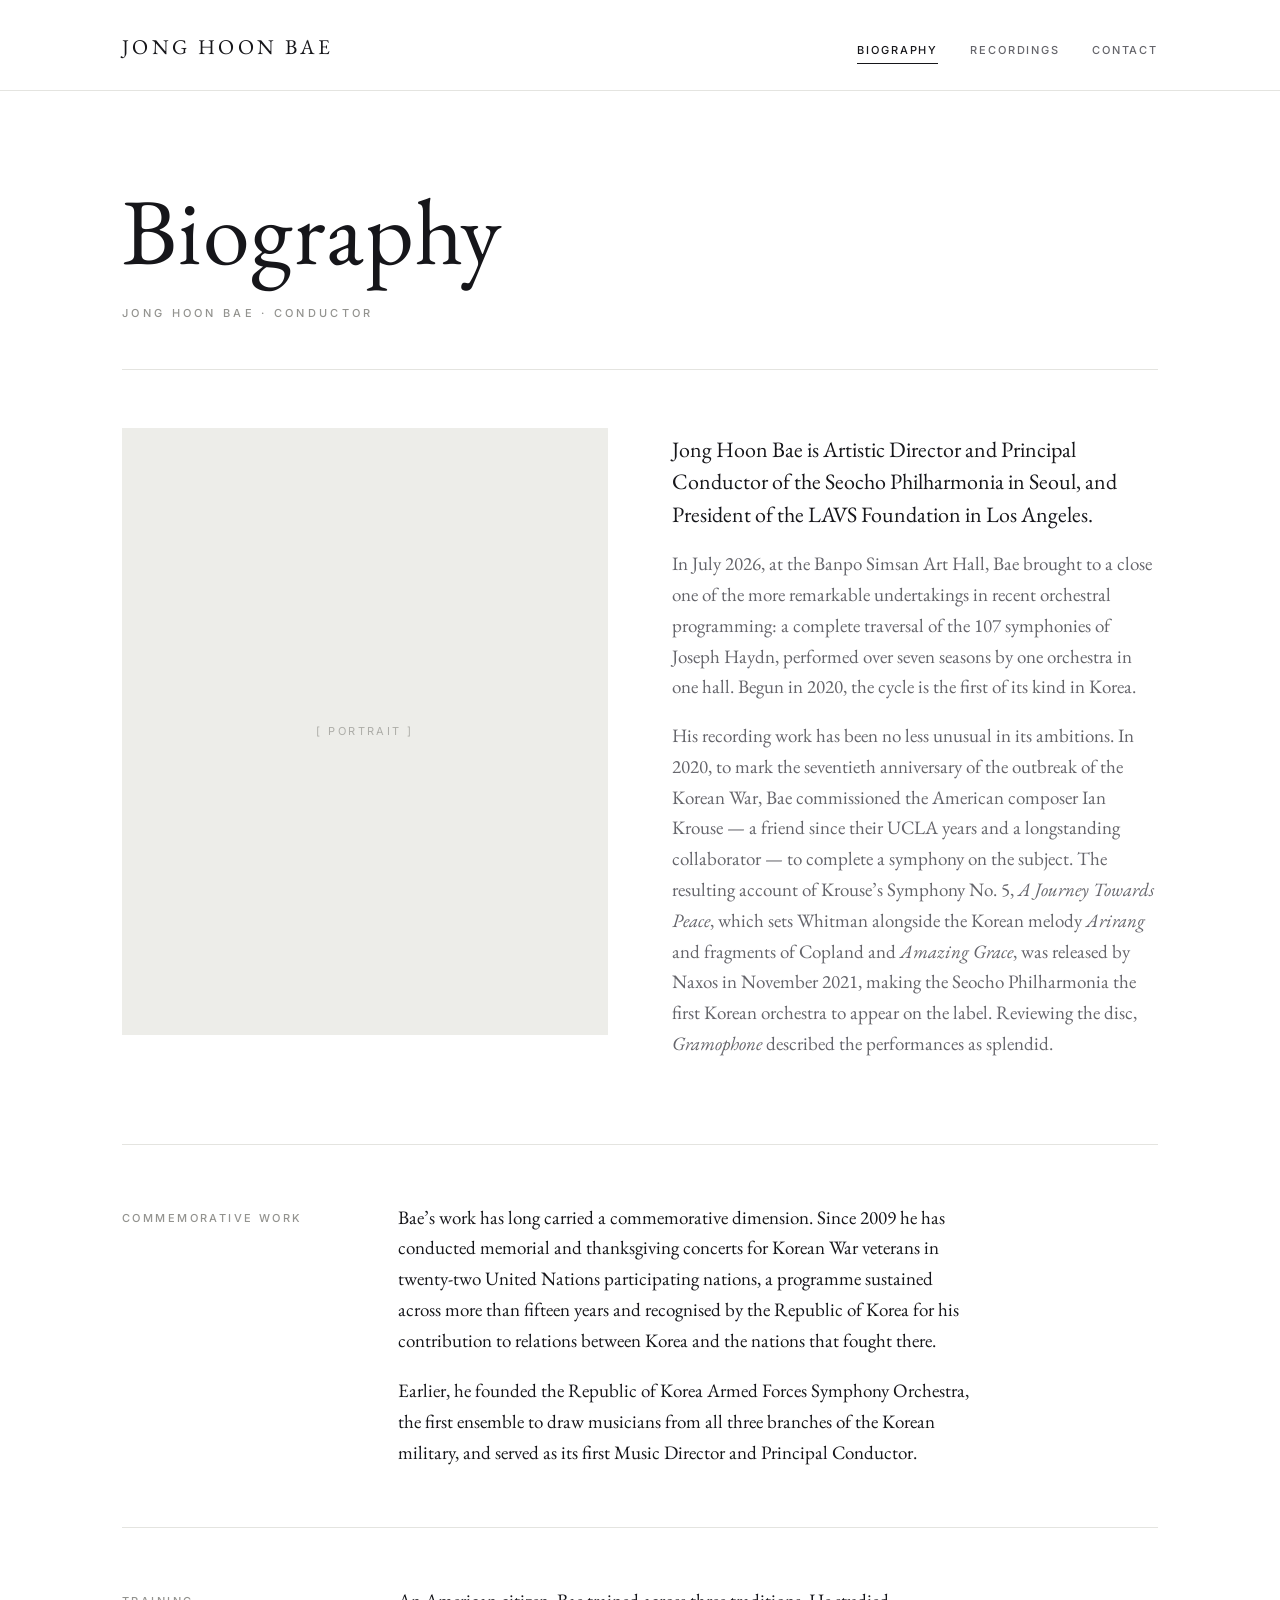
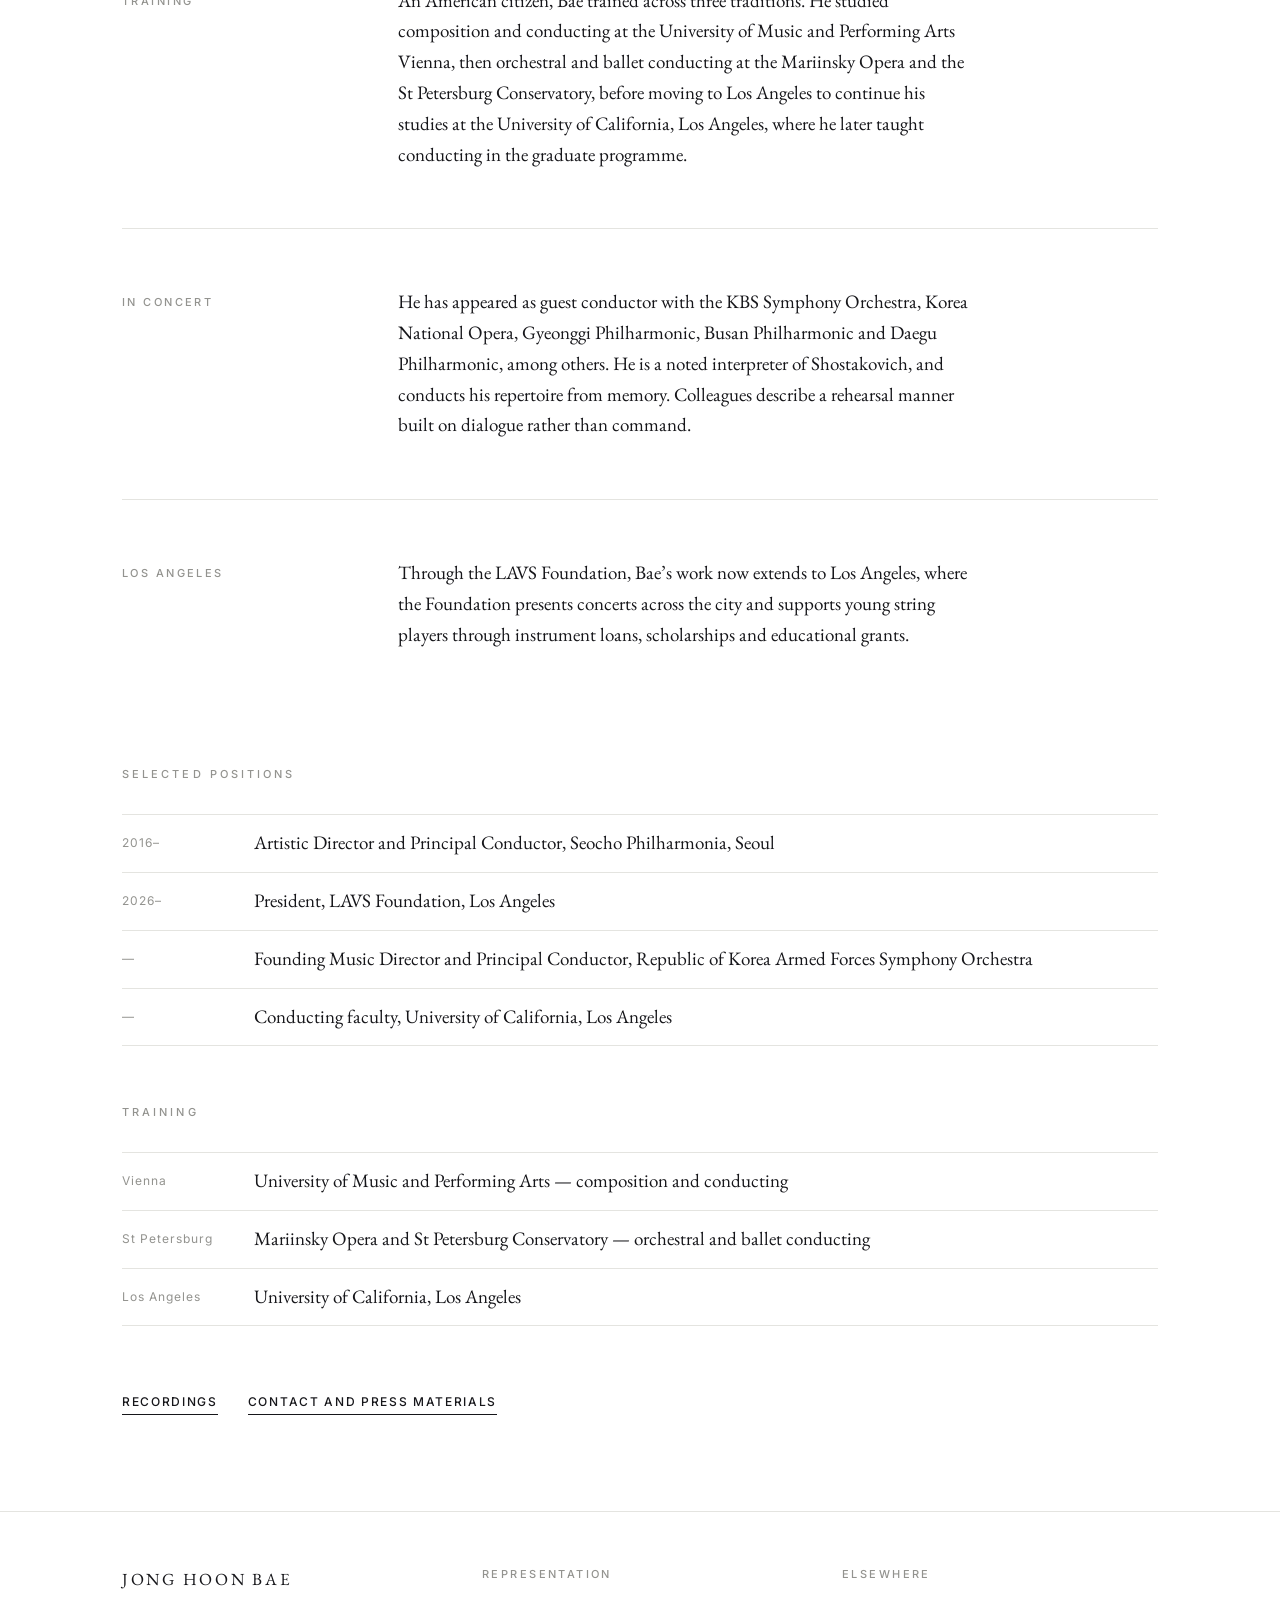
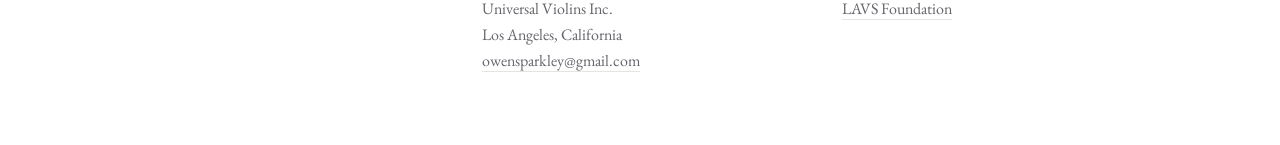
==== biography.html @ 4ab8673f "Initial site — home, biography, recordings, contact Co-Authored-By: Claude Opus 5 <noreply@anthropic" ====
<!doctype html>
<html lang="en">
<head>
<meta charset="utf-8">
<meta name="viewport" content="width=device-width, initial-scale=1">
<title>Biography — Jong Hoon Bae</title>
<meta name="description" content="Biography of the conductor Jong Hoon Bae — Artistic Director and Principal Conductor of the Seocho Philharmonia, Seoul.">
<meta property="og:title" content="Biography — Jong Hoon Bae">
<meta property="og:type" content="profile">
<link rel="preconnect" href="https://fonts.gstatic.com" crossorigin>
<link rel="stylesheet" href="https://fonts.googleapis.com/css2?family=EB+Garamond:wght@400;500&family=Inter:wght@400;500&display=swap">
<link rel="stylesheet" href="styles.css">
</head>
<body>

<a class="skip" href="#main">Skip to content</a>

<header class="masthead">
  <div class="wrap masthead__inner">
    <a class="wordmark" href="index.html">Jong Hoon Bae</a>
    <nav class="nav" id="nav" aria-label="Main">
      <a href="biography.html" aria-current="page">Biography</a>
      <a href="recordings.html">Recordings</a>
      <a href="contact.html">Contact</a>
    </nav>
    <button class="navtoggle" id="navtoggle" aria-expanded="false" aria-controls="nav">Menu</button>
  </div>
  <div class="wrap" id="navmobile"></div>
</header>

<main id="main">
  <div class="wrap">

    <div class="opening">
      <h1 class="opening__name">Biography</h1>
      <p class="opening__role">Jong Hoon Bae &middot; Conductor</p>
      <div class="opening__line"></div>
    </div>

    <div class="lede">
      <div>
        <div class="plate plate--portrait"><span>[ Portrait ]</span></div>
      </div>
      <div class="lede__body" style="padding-top:6px">
        <p style="font-size:22px;line-height:1.48;color:var(--ink)">Jong Hoon Bae is Artistic Director and Principal Conductor of the Seocho Philharmonia in Seoul, and President of the LAVS Foundation in Los Angeles.</p>
        <p>In July 2026, at the Banpo Simsan Art Hall, Bae brought to a close one of the more remarkable undertakings in recent orchestral programming: a complete traversal of the 107 symphonies of Joseph Haydn, performed over seven seasons by one orchestra in one hall. Begun in 2020, the cycle is the first of its kind in Korea.</p>
        <p>His recording work has been no less unusual in its ambitions. In 2020, to mark the seventieth anniversary of the outbreak of the Korean War, Bae commissioned the American composer Ian Krouse &mdash; a friend since their UCLA years and a longstanding collaborator &mdash; to complete a symphony on the subject. The resulting account of Krouse&rsquo;s Symphony No.&nbsp;5, <em>A Journey Towards Peace</em>, which sets Whitman alongside the Korean melody <em>Arirang</em> and fragments of Copland and <em>Amazing Grace</em>, was released by Naxos in November 2021, making the Seocho Philharmonia the first Korean orchestra to appear on the label. Reviewing the disc, <em>Gramophone</em> described the performances as splendid.</p>
      </div>
    </div>

    <section class="split" style="margin-top:84px">
      <p class="split__label">Commemorative work</p>
      <div class="split__body">
        <p class="measure">Bae&rsquo;s work has long carried a commemorative dimension. Since 2009 he has conducted memorial and thanksgiving concerts for Korean War veterans in twenty-two United Nations participating nations, a programme sustained across more than fifteen years and recognised by the Republic of Korea for his contribution to relations between Korea and the nations that fought there.</p>
        <p class="measure">Earlier, he founded the Republic of Korea Armed Forces Symphony Orchestra, the first ensemble to draw musicians from all three branches of the Korean military, and served as its first Music Director and Principal Conductor.</p>
      </div>
    </section>

    <section class="split">
      <p class="split__label">Training</p>
      <div class="split__body">
        <p class="measure">An American citizen, Bae trained across three traditions. He studied composition and conducting at the University of Music and Performing Arts Vienna, then orchestral and ballet conducting at the Mariinsky Opera and the St&nbsp;Petersburg Conservatory, before moving to Los Angeles to continue his studies at the University of California, Los Angeles, where he later taught conducting in the graduate programme.</p>
      </div>
    </section>

    <section class="split">
      <p class="split__label">In concert</p>
      <div class="split__body">
        <p class="measure">He has appeared as guest conductor with the KBS Symphony Orchestra, Korea National Opera, Gyeonggi Philharmonic, Busan Philharmonic and Daegu Philharmonic, among others. He is a noted interpreter of Shostakovich, and conducts his repertoire from memory. Colleagues describe a rehearsal manner built on dialogue rather than command.</p>
      </div>
    </section>

    <section class="split">
      <p class="split__label">Los Angeles</p>
      <div class="split__body">
        <p class="measure">Through the LAVS Foundation, Bae&rsquo;s work now extends to Los Angeles, where the Foundation presents concerts across the city and supports young string players through instrument loans, scholarships and educational grants.</p>
      </div>
    </section>

    <section class="section" style="padding-top:58px">
      <p class="eyebrow">Selected positions</p>
      <ul class="plainlist">
        <li><span class="yr">2016&ndash;</span><span>Artistic Director and Principal Conductor, Seocho Philharmonia, Seoul</span></li>
        <li><span class="yr">2026&ndash;</span><span>President, LAVS Foundation, Los Angeles</span></li>
        <li><span class="yr">&mdash;</span><span>Founding Music Director and Principal Conductor, Republic of Korea Armed Forces Symphony Orchestra</span></li>
        <li><span class="yr">&mdash;</span><span>Conducting faculty, University of California, Los Angeles</span></li>
      </ul>
    </section>

    <section class="section" style="padding-top:58px">
      <p class="eyebrow">Training</p>
      <ul class="plainlist">
        <li><span class="yr">Vienna</span><span>University of Music and Performing Arts &mdash; composition and conducting</span></li>
        <li><span class="yr">St Petersburg</span><span>Mariinsky Opera and St&nbsp;Petersburg Conservatory &mdash; orchestral and ballet conducting</span></li>
        <li><span class="yr">Los Angeles</span><span>University of California, Los Angeles</span></li>
      </ul>
    </section>

    <section class="section" style="padding-top:58px">
      <div class="links">
        <a class="link" href="recordings.html">Recordings</a>
        <a class="link" href="contact.html">Contact and press materials</a>
      </div>
    </section>

  </div>
</main>

<footer class="foot">
  <div class="wrap foot__inner">
    <div>
      <div class="foot__mark">Jong Hoon Bae</div>
    </div>
    <div>
      <h4>Representation</h4>
      <address>
        Universal Violins Inc.<br>
        Los Angeles, California<br>
        <a href="mailto:owensparkley@gmail.com">owensparkley@gmail.com</a>
      </address>
    </div>
    <div>
      <h4>Elsewhere</h4>
      <p><a href="https://lavsfoundation.org">LAVS Foundation</a></p>
    </div>
  </div>
</footer>

<script>
(function () {
  var btn = document.getElementById('navtoggle');
  var nav = document.getElementById('nav');
  var slot = document.getElementById('navmobile');
  if (!btn || !nav || !slot) return;
  btn.addEventListener('click', function () {
    var open = btn.getAttribute('aria-expanded') === 'true';
    btn.setAttribute('aria-expanded', String(!open));
    if (open) { nav.classList.remove('nav--open'); nav.style.display = ''; }
    else { slot.appendChild(nav); nav.classList.add('nav--open'); nav.style.display = 'flex'; }
  });
})();
</script>

</body>
</html>
---- styles.css ----
/* Jong Hoon Bae — conductor
   Monochrome editorial. No accent colour by design. */

:root {
  --ink: #16161A;
  --muted: #65656B;
  --faint: #93938F;
  --rule: #E4E4E0;
  --plate: #EDEDE9;
  --bg: #FFFFFF;

  --serif: "EB Garamond", Georgia, "Times New Roman", serif;
  --sans: "Inter", "Helvetica Neue", Helvetica, Arial, sans-serif;

  --gutter: 24px;
  --max: 1180px;
}

@media (min-width: 760px)  { :root { --gutter: 48px; } }
@media (min-width: 1100px) { :root { --gutter: 72px; } }

*, *::before, *::after { box-sizing: border-box; }

html { -webkit-text-size-adjust: 100%; }

body {
  margin: 0;
  background: var(--bg);
  color: var(--ink);
  font-family: var(--serif);
  font-size: 19px;
  line-height: 1.62;
  font-weight: 400;
  -webkit-font-smoothing: antialiased;
}

img { max-width: 100%; display: block; }

a { color: inherit; }

.skip {
  position: absolute; left: -9999px;
  background: var(--ink); color: #fff;
  padding: 12px 18px; font-family: var(--sans); font-size: 13px;
}
.skip:focus { left: 12px; top: 12px; z-index: 100; }

.wrap {
  max-width: var(--max);
  margin: 0 auto;
  padding-left: var(--gutter);
  padding-right: var(--gutter);
}

/* ---------- masthead ---------- */

.masthead {
  border-bottom: 1px solid var(--rule);
  padding: 30px 0 26px;
}

.masthead__inner {
  display: flex;
  align-items: baseline;
  justify-content: space-between;
  gap: 28px;
}

.wordmark {
  font-family: var(--serif);
  font-size: 21px;
  font-weight: 400;
  letter-spacing: 0.16em;
  text-transform: uppercase;
  text-decoration: none;
  white-space: nowrap;
}

.nav {
  display: flex;
  gap: 32px;
  font-family: var(--sans);
  font-size: 11px;
  font-weight: 500;
  letter-spacing: 0.17em;
  text-transform: uppercase;
}

.nav a {
  text-decoration: none;
  color: var(--muted);
  padding-bottom: 3px;
  border-bottom: 1px solid transparent;
  transition: color .15s ease, border-color .15s ease;
}
.nav a:hover { color: var(--ink); border-bottom-color: var(--ink); }
.nav a[aria-current="page"] { color: var(--ink); border-bottom-color: var(--ink); }

.navtoggle {
  display: none;
  background: none;
  border: 1px solid var(--rule);
  padding: 9px 14px;
  font-family: var(--sans);
  font-size: 11px;
  font-weight: 500;
  letter-spacing: 0.16em;
  text-transform: uppercase;
  color: var(--ink);
  cursor: pointer;
}

#navmobile:empty { display: none; }
#navmobile { padding-top: 18px; }

.nav--open {
  flex-direction: column;
  gap: 16px;
  align-items: flex-start;
  padding-bottom: 8px;
}

@media (max-width: 859px) {
  .nav { display: none; }
  .navtoggle { display: block; }
  .nav--open { display: flex !important; }
}

/* ---------- hero / title block ---------- */

.opening {
  padding: 92px 0 0;
}

.opening__name {
  font-family: var(--serif);
  font-weight: 400;
  font-size: clamp(42px, 8.2vw, 94px);
  line-height: 1.02;
  letter-spacing: 0.015em;
  margin: 0;
}

.opening__role {
  font-family: var(--sans);
  font-size: 11px;
  font-weight: 500;
  letter-spacing: 0.3em;
  text-transform: uppercase;
  color: var(--faint);
  margin: 26px 0 0;
}

.opening__line {
  margin-top: 46px;
  border-top: 1px solid var(--rule);
}

/* ---------- plate (image placeholder / image) ---------- */

.plate {
  background: var(--plate);
  aspect-ratio: 3 / 2;
  display: flex;
  align-items: center;
  justify-content: center;
  overflow: hidden;
}

.plate img { width: 100%; height: 100%; object-fit: cover; }

.plate span {
  font-family: var(--sans);
  font-size: 11px;
  letter-spacing: 0.22em;
  text-transform: uppercase;
  color: #ADADA8;
}

.plate--portrait { aspect-ratio: 4 / 5; }
.plate--wide { aspect-ratio: 16 / 7; }

.caption {
  font-family: var(--sans);
  font-size: 12px;
  line-height: 1.5;
  color: var(--faint);
  margin: 12px 0 0;
}

/* ---------- lede ---------- */

.lede {
  display: grid;
  grid-template-columns: 1fr 1fr;
  gap: 64px;
  padding: 58px 0 0;
  align-items: start;
}

.lede__statement {
  font-size: 25px;
  line-height: 1.46;
  margin: 0;
}

.lede__body p { margin: 0 0 18px; color: var(--muted); }
.lede__body p:last-child { margin-bottom: 0; }

@media (max-width: 899px) {
  .lede { grid-template-columns: 1fr; gap: 34px; }
  .lede__statement { font-size: 22px; }
}

/* ---------- generic section ---------- */

.section { padding: 84px 0 0; }

.section--rule { border-top: 1px solid var(--rule); margin-top: 84px; padding-top: 58px; }

.eyebrow {
  font-family: var(--sans);
  font-size: 11px;
  font-weight: 500;
  letter-spacing: 0.28em;
  text-transform: uppercase;
  color: var(--faint);
  margin: 0 0 30px;
}

h2 {
  font-family: var(--serif);
  font-weight: 400;
  font-size: 34px;
  line-height: 1.2;
  margin: 0 0 26px;
}

h3 {
  font-family: var(--serif);
  font-weight: 500;
  font-size: 21px;
  line-height: 1.3;
  margin: 0 0 8px;
}

p { margin: 0 0 20px; }

/* two-column: label left, body right */

.split {
  display: grid;
  grid-template-columns: 220px 1fr;
  gap: 56px;
  padding: 58px 0;
  border-top: 1px solid var(--rule);
  align-items: start;
}

.split__label {
  font-family: var(--sans);
  font-size: 11px;
  font-weight: 500;
  letter-spacing: 0.22em;
  text-transform: uppercase;
  color: var(--faint);
  margin: 7px 0 0;
}

.split__body > :last-child { margin-bottom: 0; }

.split__body .measure { max-width: 64ch; }

@media (max-width: 899px) {
  .split { grid-template-columns: 1fr; gap: 20px; padding: 42px 0; }
}

/* ---------- plain lists (monograph style) ---------- */

.plainlist { list-style: none; margin: 0; padding: 0; }

.plainlist li {
  display: grid;
  grid-template-columns: 110px 1fr;
  gap: 22px;
  padding: 13px 0;
  border-bottom: 1px solid var(--rule);
}

.plainlist li:first-child { border-top: 1px solid var(--rule); }

.plainlist .yr {
  font-family: var(--sans);
  font-size: 12px;
  letter-spacing: 0.08em;
  color: var(--faint);
  padding-top: 5px;
}

@media (max-width: 599px) {
  .plainlist li { grid-template-columns: 1fr; gap: 3px; }
  .plainlist .yr { padding-top: 0; }
}

/* ---------- pull quote ---------- */

.quote {
  border-top: 1px solid var(--rule);
  border-bottom: 1px solid var(--rule);
  margin: 84px 0 0;
  padding: 54px 0;
  text-align: center;
}

.quote blockquote {
  margin: 0 auto;
  max-width: 30ch;
  font-size: clamp(26px, 3.6vw, 38px);
  line-height: 1.32;
  font-weight: 400;
}

.quote figcaption {
  font-family: var(--sans);
  font-size: 11px;
  letter-spacing: 0.2em;
  text-transform: uppercase;
  color: var(--faint);
  margin-top: 28px;
}

/* ---------- record card ---------- */

.record {
  display: grid;
  grid-template-columns: 300px 1fr;
  gap: 52px;
  align-items: start;
}

.record .plate { aspect-ratio: 1 / 1; }

.record__meta {
  font-family: var(--sans);
  font-size: 12px;
  line-height: 1.9;
  color: var(--muted);
  margin: 26px 0 0;
}

.record__meta b { font-weight: 500; color: var(--ink); }

@media (max-width: 759px) {
  .record { grid-template-columns: 1fr; gap: 28px; }
}

/* ---------- link ---------- */

.link {
  font-family: var(--sans);
  font-size: 12px;
  font-weight: 500;
  letter-spacing: 0.14em;
  text-transform: uppercase;
  text-decoration: none;
  border-bottom: 1px solid var(--ink);
  padding-bottom: 2px;
  display: inline-block;
  transition: opacity .15s ease;
}
.link:hover { opacity: .55; }

.links { display: flex; flex-wrap: wrap; gap: 30px; margin-top: 8px; }

/* ---------- footer ---------- */

.foot {
  border-top: 1px solid var(--rule);
  margin-top: 96px;
  padding: 54px 0 70px;
}

.foot__inner {
  display: grid;
  grid-template-columns: 1fr 1fr 1fr;
  gap: 44px;
  align-items: start;
}

.foot__mark {
  font-size: 17px;
  letter-spacing: 0.16em;
  text-transform: uppercase;
}

.foot h4 {
  font-family: var(--sans);
  font-size: 11px;
  font-weight: 500;
  letter-spacing: 0.22em;
  text-transform: uppercase;
  color: var(--faint);
  margin: 0 0 12px;
}

.foot p, .foot address {
  font-size: 16px;
  line-height: 1.65;
  color: var(--muted);
  margin: 0;
  font-style: normal;
}

.foot a { color: var(--muted); text-decoration: none; border-bottom: 1px solid var(--rule); }
.foot a:hover { color: var(--ink); border-bottom-color: var(--ink); }

@media (max-width: 859px) {
  .foot__inner { grid-template-columns: 1fr; gap: 32px; }
}
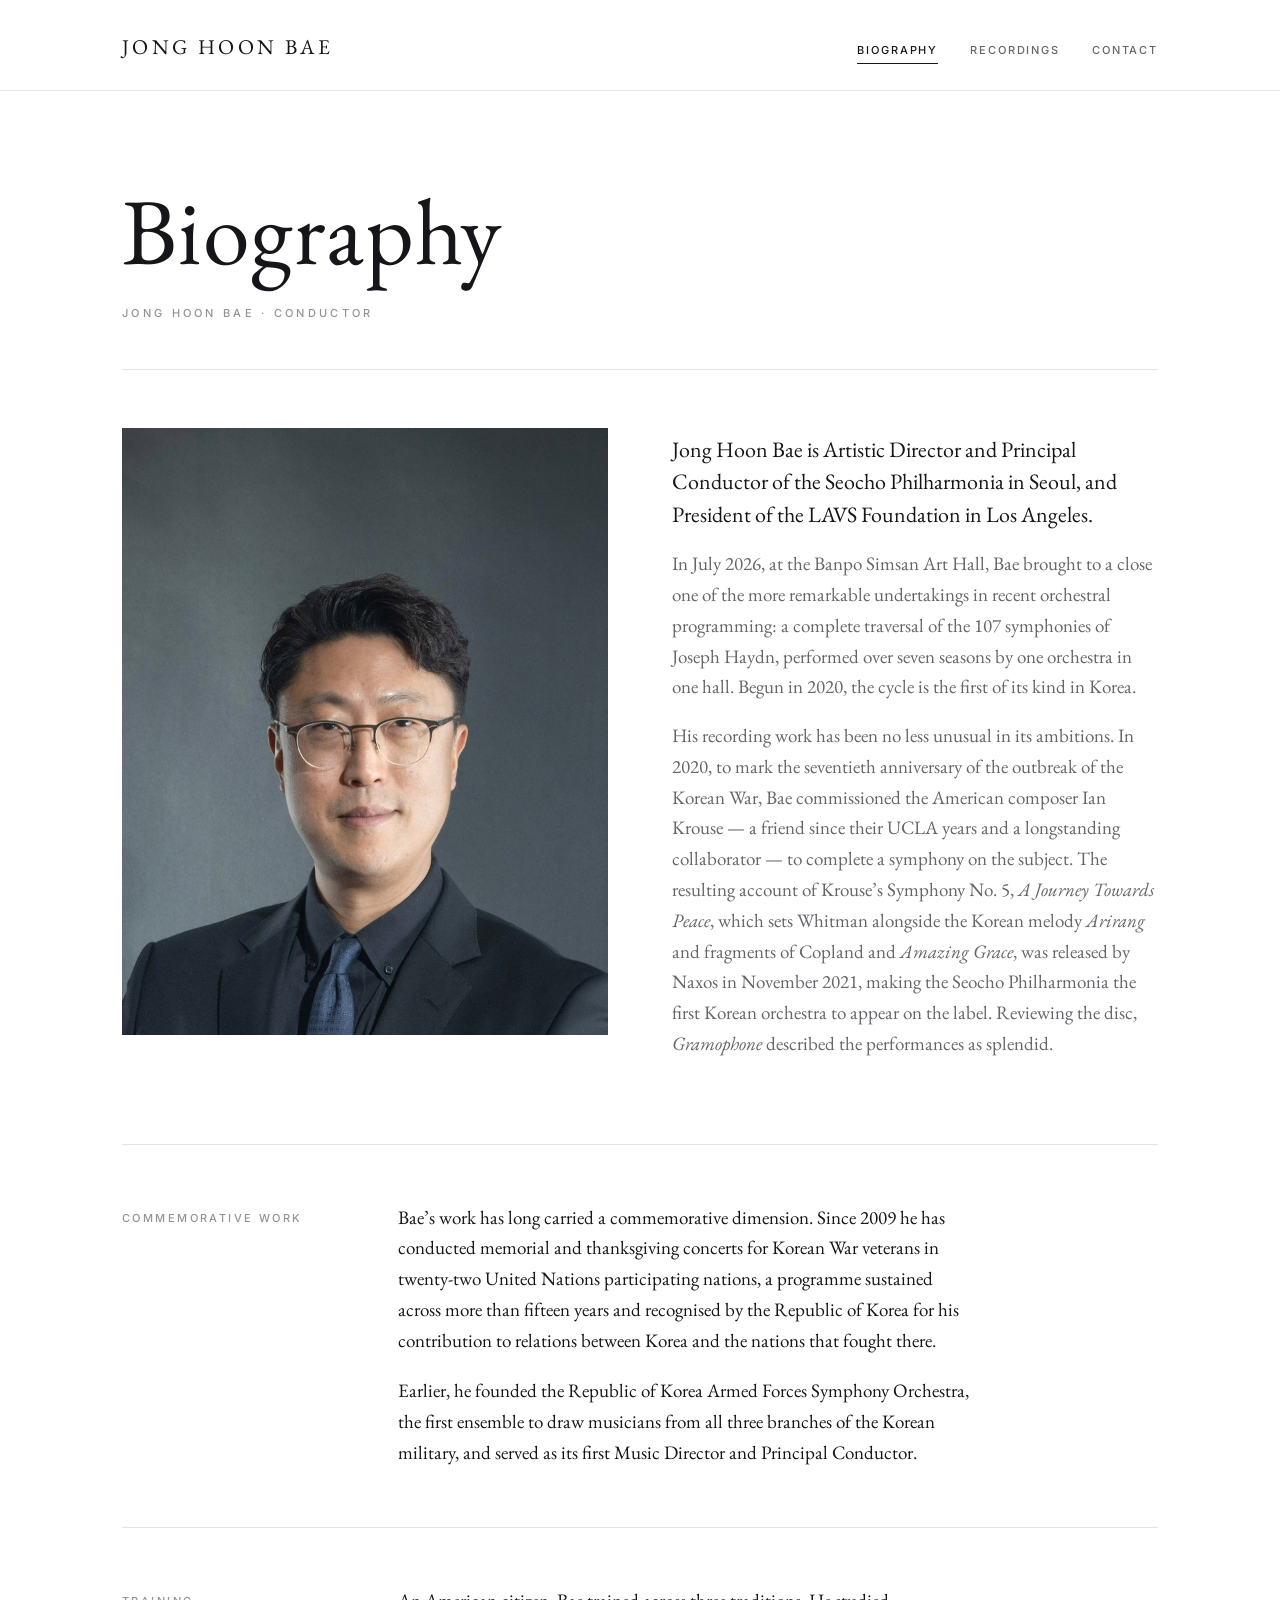
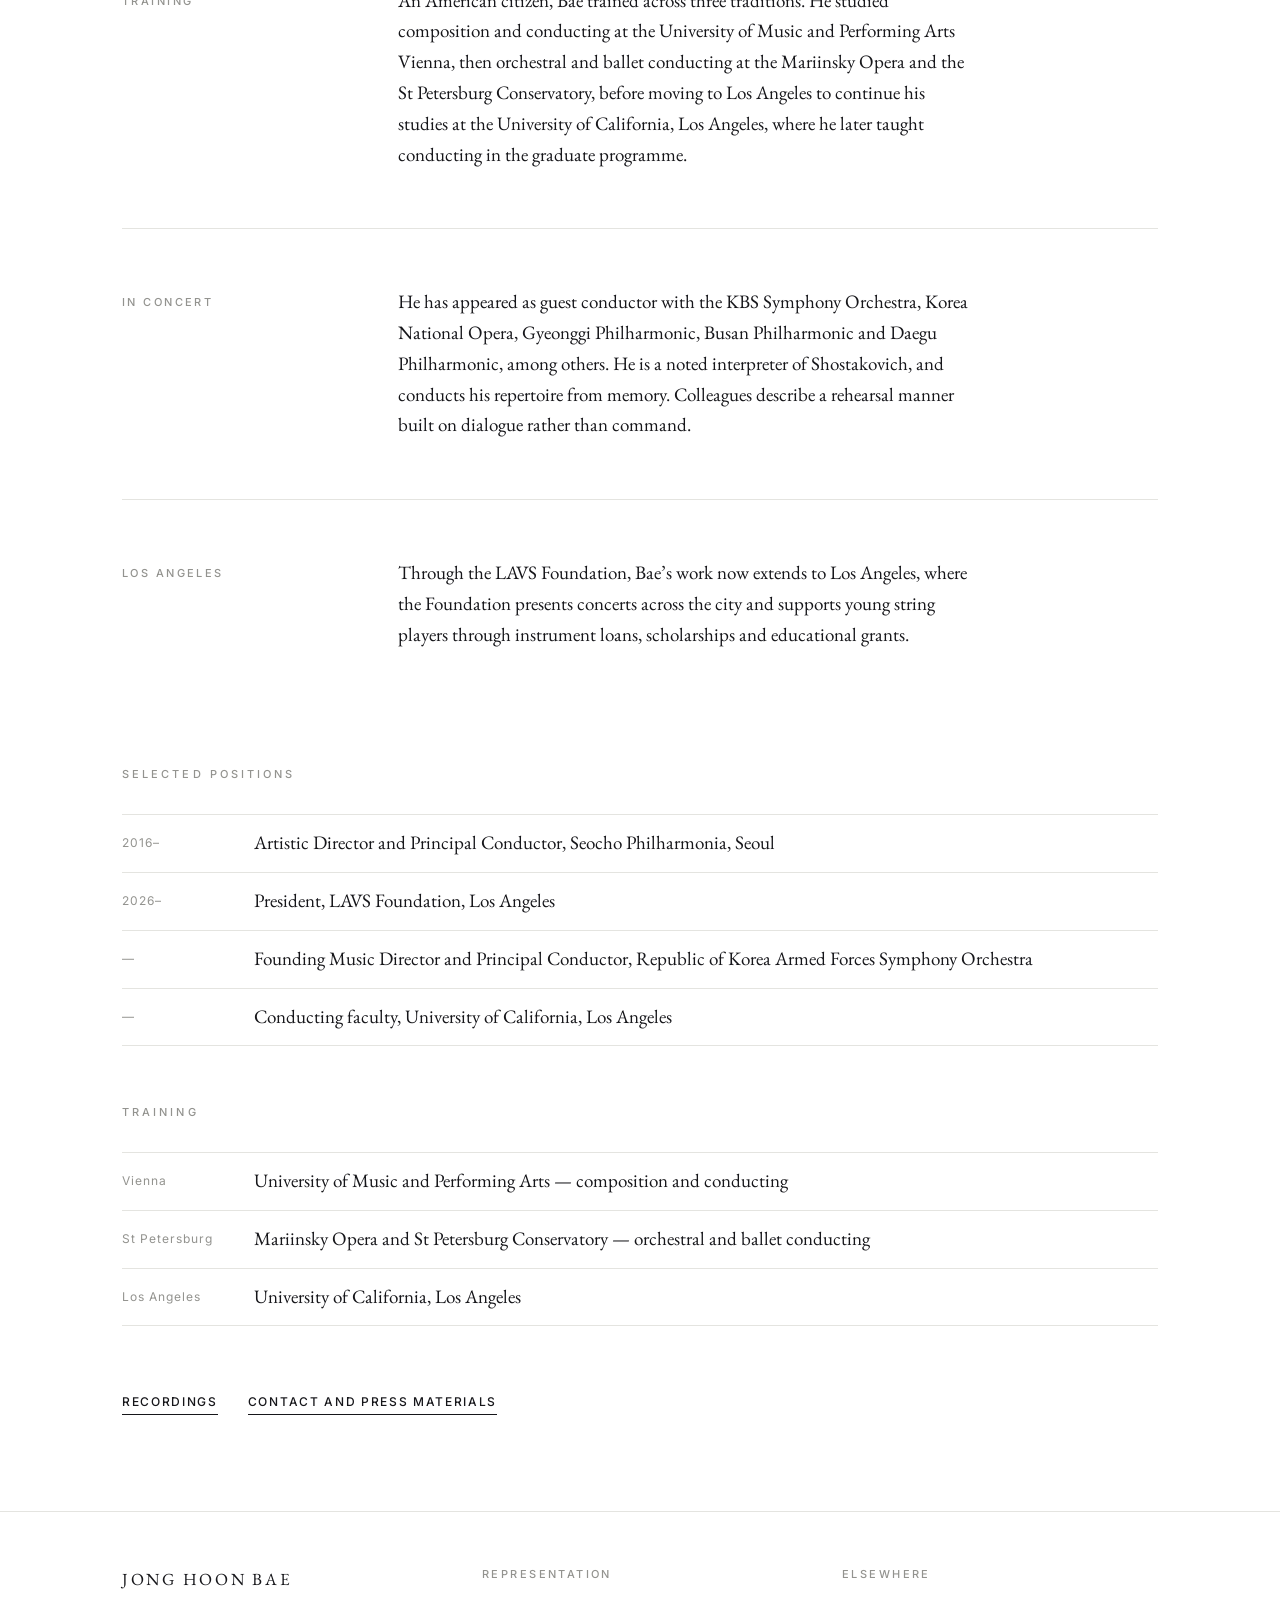
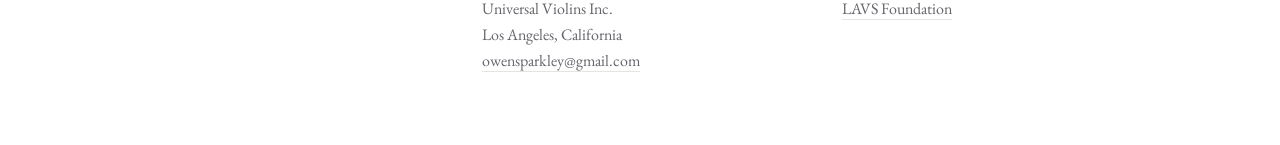
==== commit 1f7f6a10: "Add portrait to biography page Co-Authored-By: Claude Opus 5 <noreply@anthropic.com> Claude-Session:" ====
--- a/biography.html
+++ b/biography.html
@@ -39,7 +39,11 @@
 
     <div class="lede">
       <div>
-        <div class="plate plate--portrait"><span>[ Portrait ]</span></div>
+        <div class="plate plate--portrait"><img src="images/portrait-480.jpg"
+             srcset="images/portrait-480.jpg 480w, images/portrait-960.jpg 960w"
+             sizes="(min-width: 900px) 500px, 92vw"
+             width="480" height="600"
+             alt="Jong Hoon Bae"></div>
       </div>
       <div class="lede__body" style="padding-top:6px">
         <p style="font-size:22px;line-height:1.48;color:var(--ink)">Jong Hoon Bae is Artistic Director and Principal Conductor of the Seocho Philharmonia in Seoul, and President of the LAVS Foundation in Los Angeles.</p>
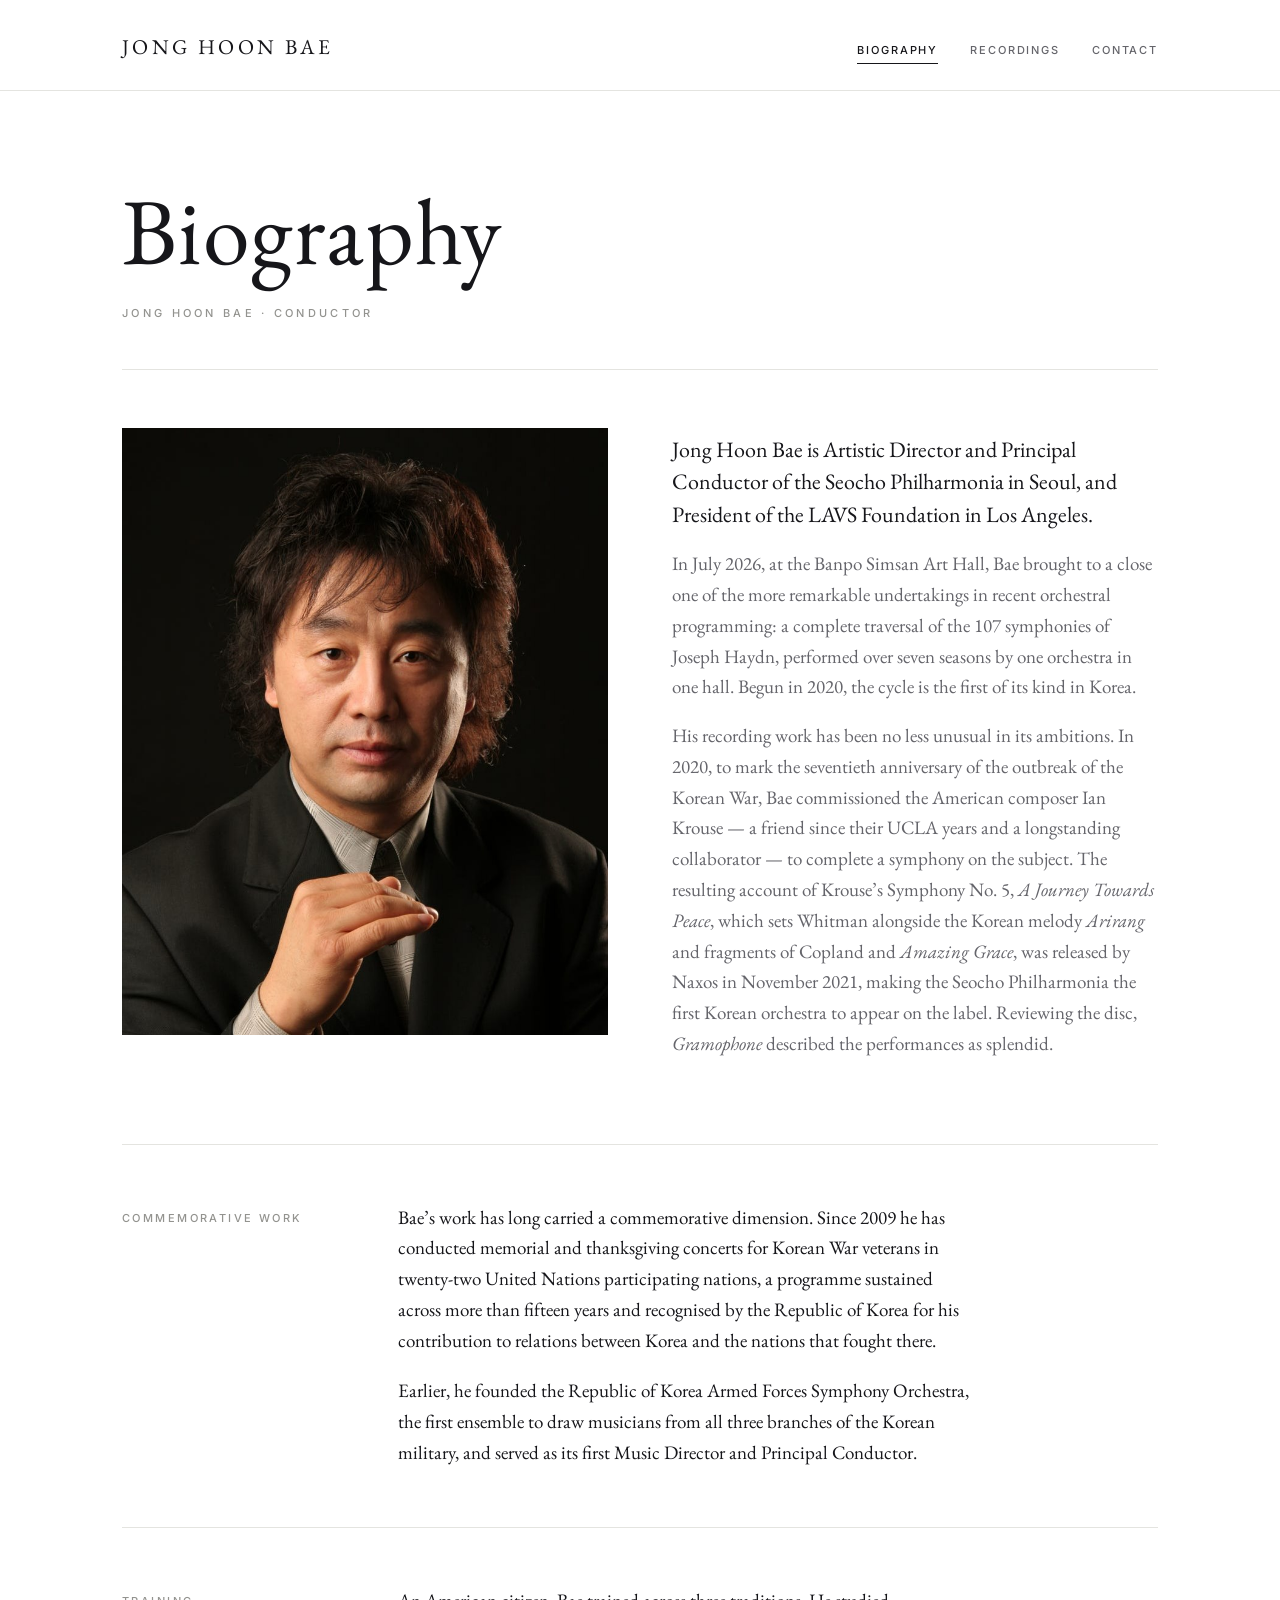
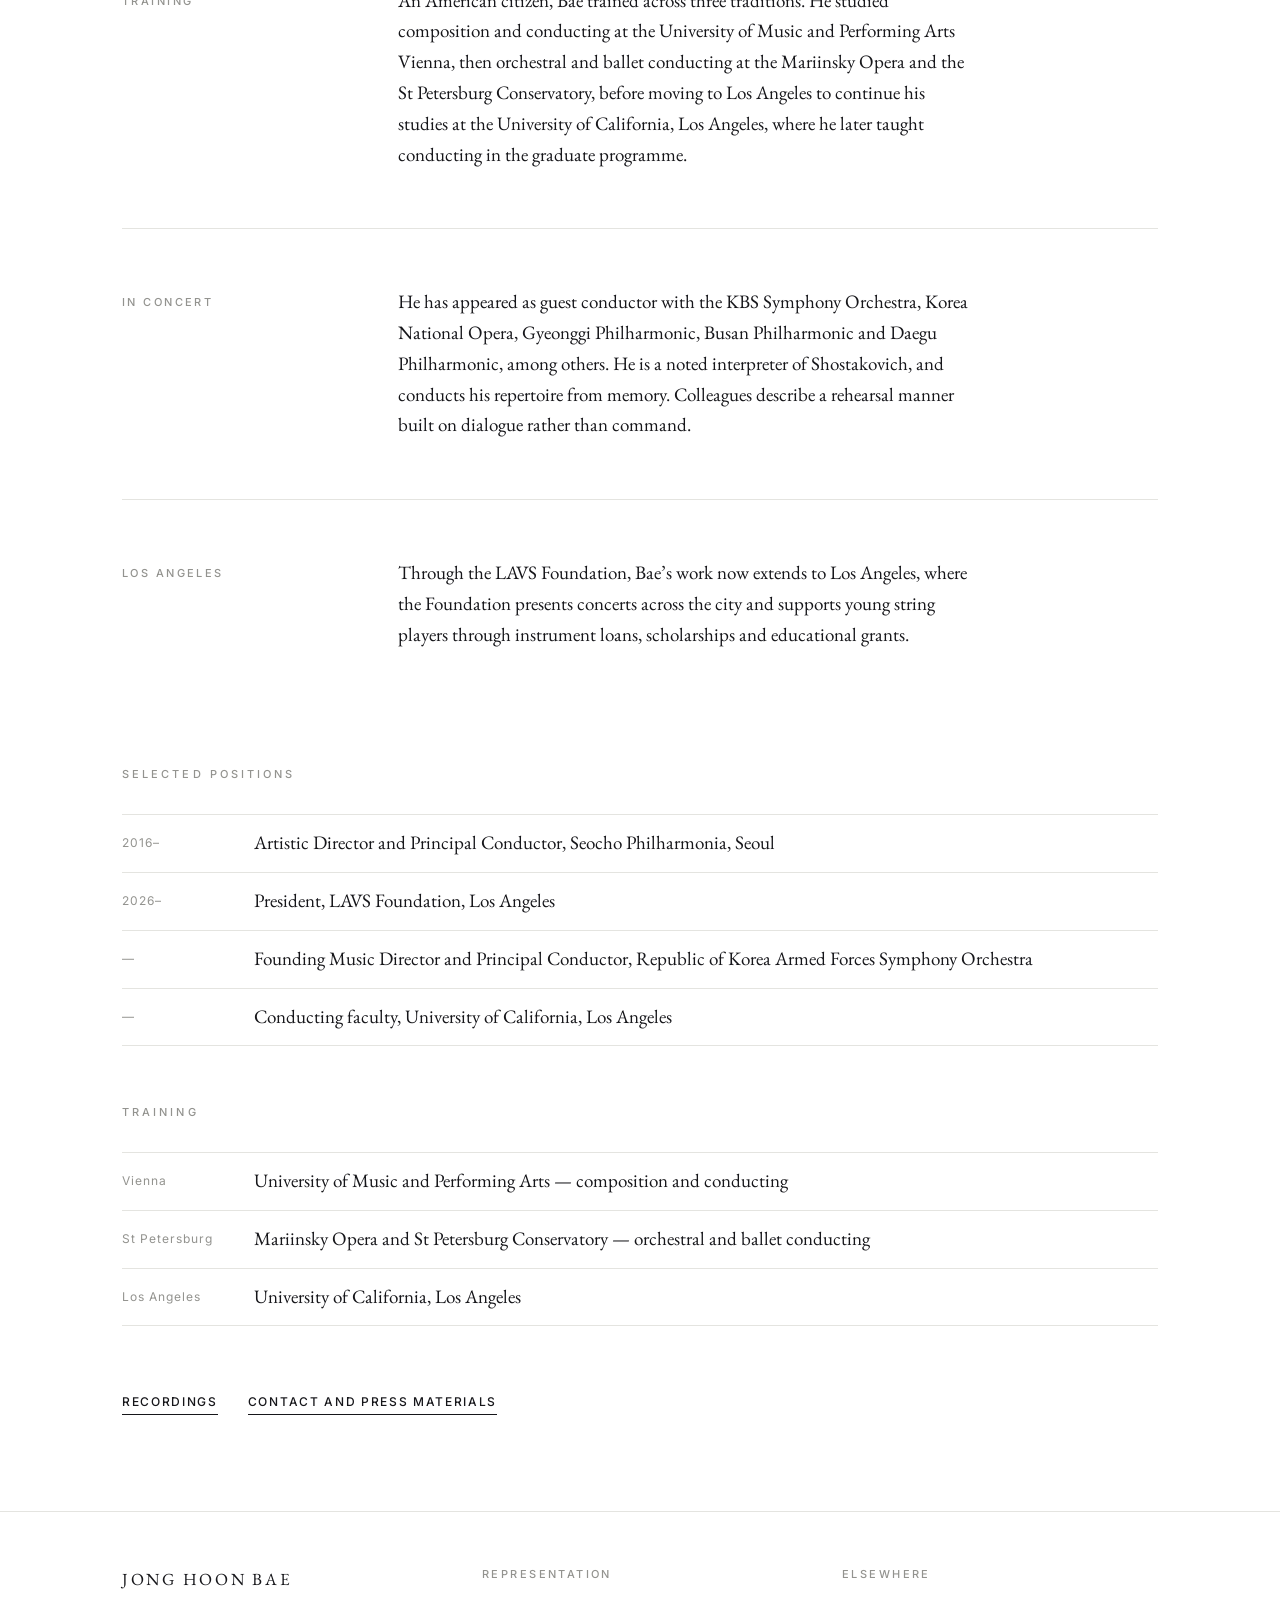
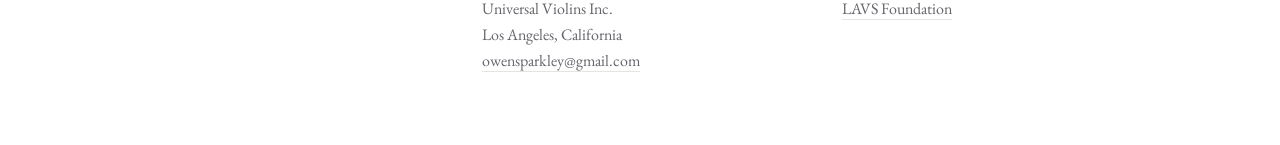
==== commit 5c7aab68: "Replace biography portrait with the correct photograph Co-Authored-By: Claude Opus 5 <noreply@anthro" ====
--- a/biography.html
+++ b/biography.html
@@ -40,7 +40,7 @@
     <div class="lede">
       <div>
         <div class="plate plate--portrait"><img src="images/portrait-480.jpg"
-             srcset="images/portrait-480.jpg 480w, images/portrait-960.jpg 960w"
+             srcset="images/portrait-480.jpg 480w, images/portrait-800.jpg 800w"
              sizes="(min-width: 900px) 500px, 92vw"
              width="480" height="600"
              alt="Jong Hoon Bae"></div>
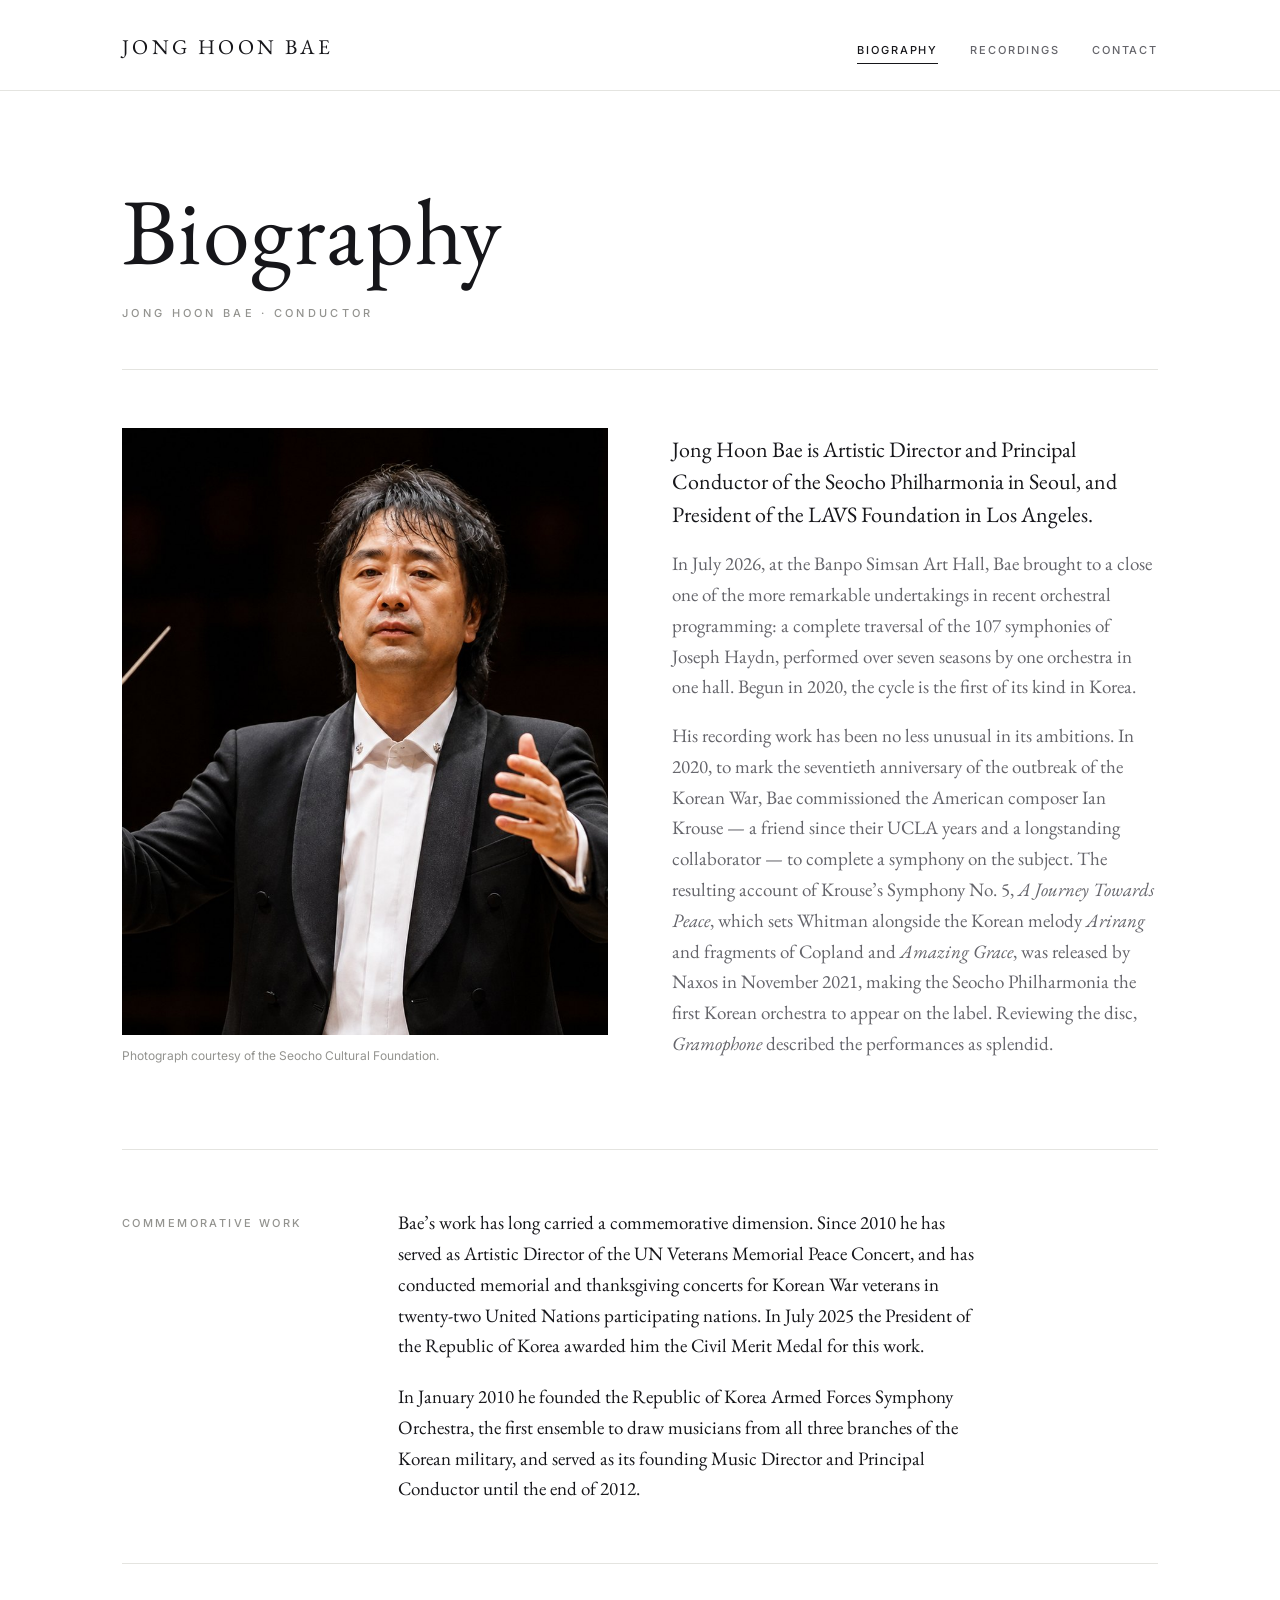
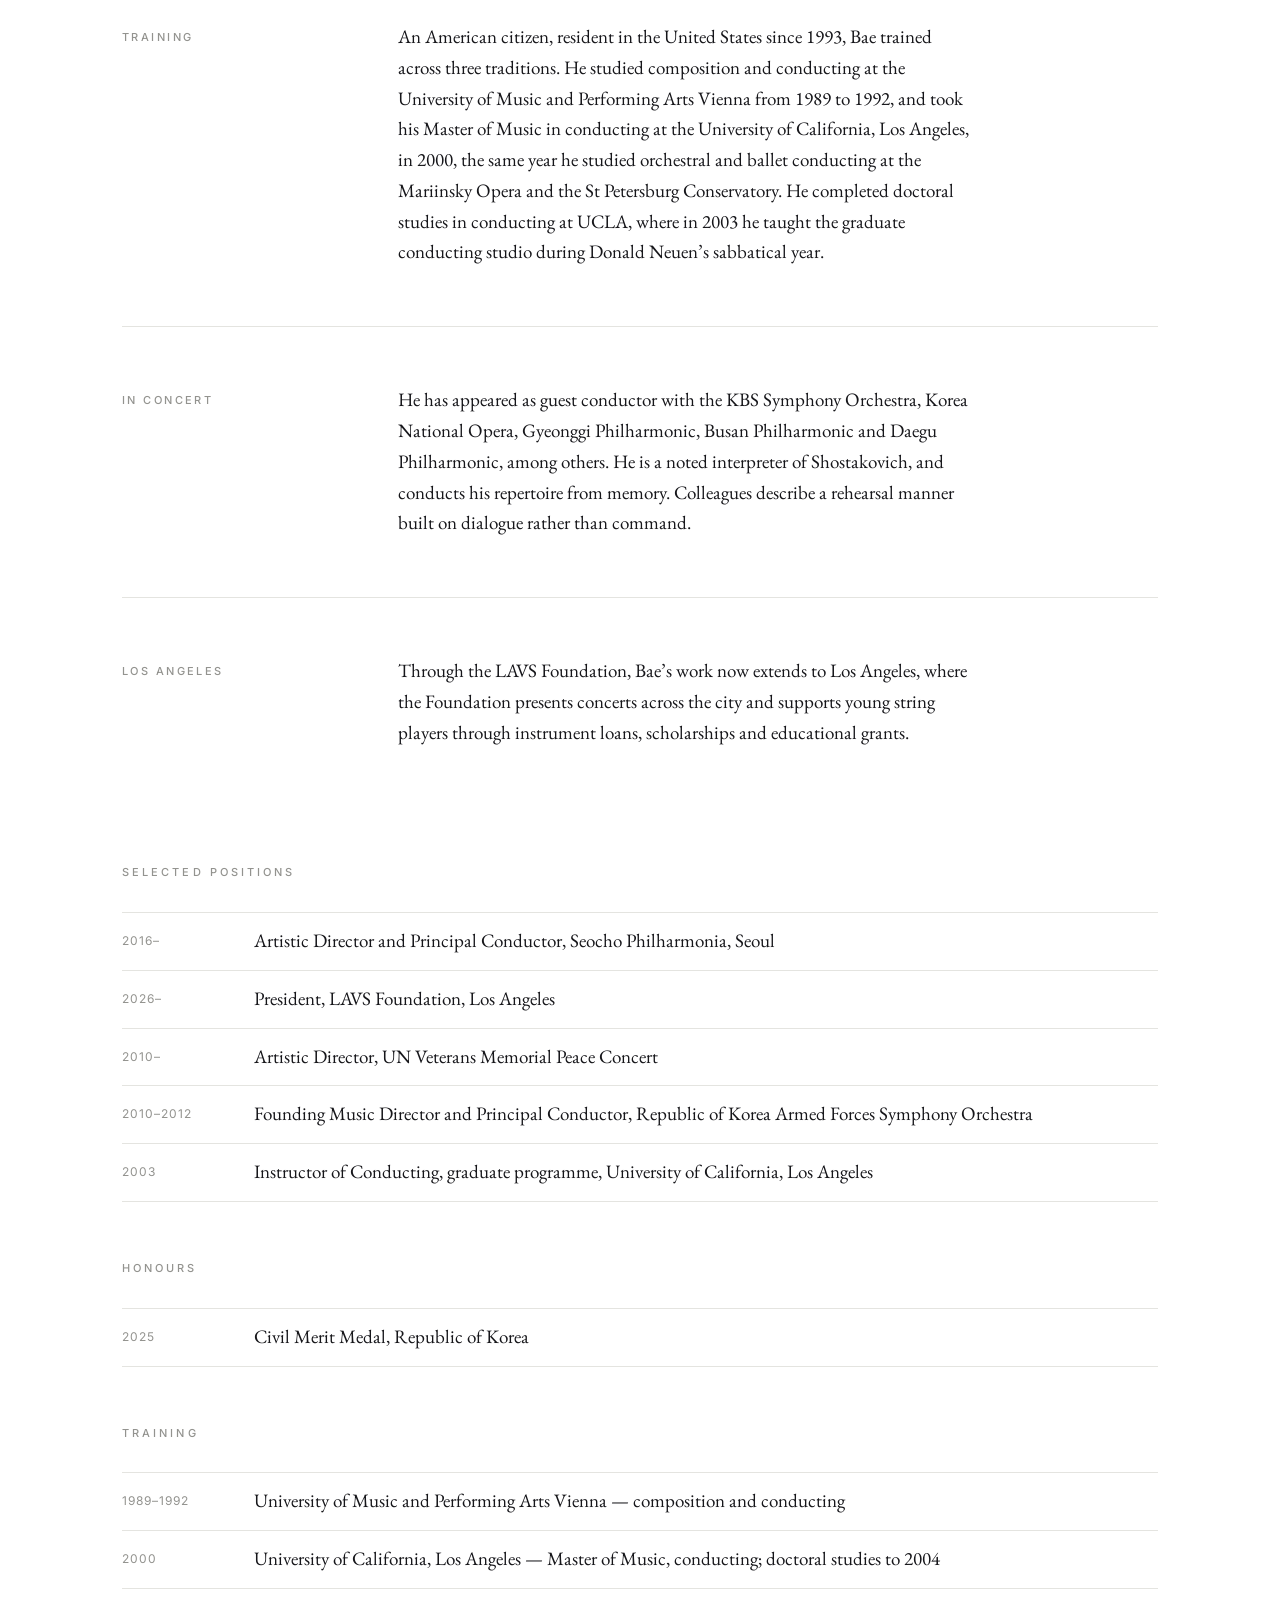
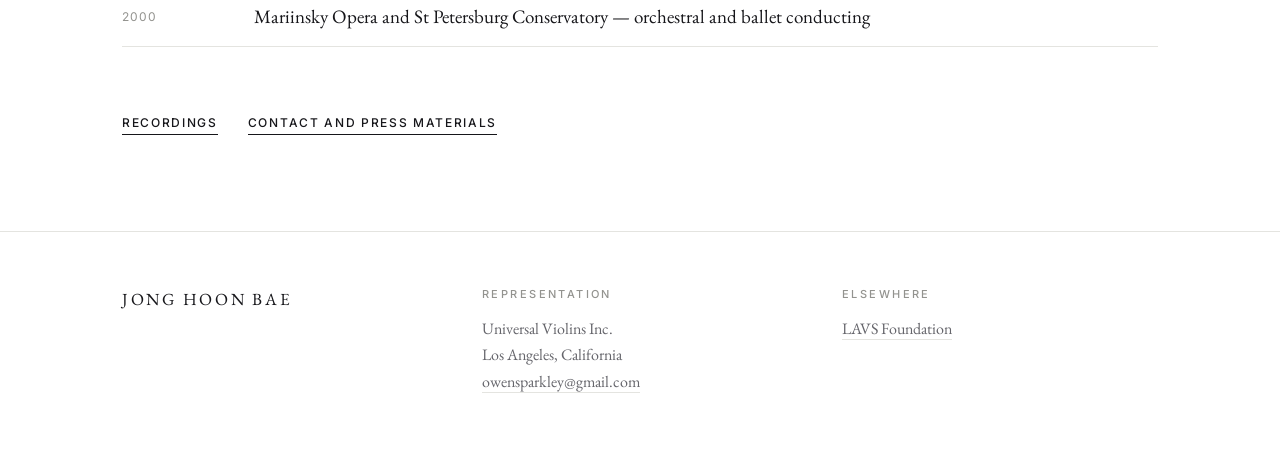
==== commit f08457df: "Update biography, recordings and photographs from verified October 2026 material - Verified dates: V" ====
--- a/biography.html
+++ b/biography.html
@@ -39,11 +39,12 @@
 
     <div class="lede">
       <div>
-        <div class="plate plate--portrait"><img src="images/portrait-480.jpg"
-             srcset="images/portrait-480.jpg 480w, images/portrait-800.jpg 800w"
+        <div class="plate plate--portrait"><img src="images/portrait-concert-bae-480.jpg"
+             srcset="images/portrait-concert-bae-480.jpg 480w, images/portrait-concert-bae-800.jpg 800w"
              sizes="(min-width: 900px) 500px, 92vw"
              width="480" height="600"
              alt="Jong Hoon Bae"></div>
+        <p class="caption">Photograph courtesy of the Seocho Cultural Foundation.</p>
       </div>
       <div class="lede__body" style="padding-top:6px">
         <p style="font-size:22px;line-height:1.48;color:var(--ink)">Jong Hoon Bae is Artistic Director and Principal Conductor of the Seocho Philharmonia in Seoul, and President of the LAVS Foundation in Los Angeles.</p>
@@ -55,15 +56,15 @@
     <section class="split" style="margin-top:84px">
       <p class="split__label">Commemorative work</p>
       <div class="split__body">
-        <p class="measure">Bae&rsquo;s work has long carried a commemorative dimension. Since 2009 he has conducted memorial and thanksgiving concerts for Korean War veterans in twenty-two United Nations participating nations, a programme sustained across more than fifteen years and recognised by the Republic of Korea for his contribution to relations between Korea and the nations that fought there.</p>
-        <p class="measure">Earlier, he founded the Republic of Korea Armed Forces Symphony Orchestra, the first ensemble to draw musicians from all three branches of the Korean military, and served as its first Music Director and Principal Conductor.</p>
+        <p class="measure">Bae&rsquo;s work has long carried a commemorative dimension. Since 2010 he has served as Artistic Director of the UN Veterans Memorial Peace Concert, and has conducted memorial and thanksgiving concerts for Korean War veterans in twenty-two United Nations participating nations. In July 2025 the President of the Republic of Korea awarded him the Civil Merit Medal for this work.</p>
+        <p class="measure">In January 2010 he founded the Republic of Korea Armed Forces Symphony Orchestra, the first ensemble to draw musicians from all three branches of the Korean military, and served as its founding Music Director and Principal Conductor until the end of 2012.</p>
       </div>
     </section>
 
     <section class="split">
       <p class="split__label">Training</p>
       <div class="split__body">
-        <p class="measure">An American citizen, Bae trained across three traditions. He studied composition and conducting at the University of Music and Performing Arts Vienna, then orchestral and ballet conducting at the Mariinsky Opera and the St&nbsp;Petersburg Conservatory, before moving to Los Angeles to continue his studies at the University of California, Los Angeles, where he later taught conducting in the graduate programme.</p>
+        <p class="measure">An American citizen, resident in the United States since 1993, Bae trained across three traditions. He studied composition and conducting at the University of Music and Performing Arts Vienna from 1989 to 1992, and took his Master of Music in conducting at the University of California, Los Angeles, in 2000, the same year he studied orchestral and ballet conducting at the Mariinsky Opera and the St&nbsp;Petersburg Conservatory. He completed doctoral studies in conducting at UCLA, where in 2003 he taught the graduate conducting studio during Donald Neuen&rsquo;s sabbatical year.</p>
       </div>
     </section>
 
@@ -86,17 +87,25 @@
       <ul class="plainlist">
         <li><span class="yr">2016&ndash;</span><span>Artistic Director and Principal Conductor, Seocho Philharmonia, Seoul</span></li>
         <li><span class="yr">2026&ndash;</span><span>President, LAVS Foundation, Los Angeles</span></li>
-        <li><span class="yr">&mdash;</span><span>Founding Music Director and Principal Conductor, Republic of Korea Armed Forces Symphony Orchestra</span></li>
-        <li><span class="yr">&mdash;</span><span>Conducting faculty, University of California, Los Angeles</span></li>
+        <li><span class="yr">2010&ndash;</span><span>Artistic Director, UN Veterans Memorial Peace Concert</span></li>
+        <li><span class="yr">2010&ndash;2012</span><span>Founding Music Director and Principal Conductor, Republic of Korea Armed Forces Symphony Orchestra</span></li>
+        <li><span class="yr">2003</span><span>Instructor of Conducting, graduate programme, University of California, Los Angeles</span></li>
+      </ul>
+    </section>
+
+    <section class="section" style="padding-top:58px">
+      <p class="eyebrow">Honours</p>
+      <ul class="plainlist">
+        <li><span class="yr">2025</span><span>Civil Merit Medal, Republic of Korea</span></li>
       </ul>
     </section>
 
     <section class="section" style="padding-top:58px">
       <p class="eyebrow">Training</p>
       <ul class="plainlist">
-        <li><span class="yr">Vienna</span><span>University of Music and Performing Arts &mdash; composition and conducting</span></li>
-        <li><span class="yr">St Petersburg</span><span>Mariinsky Opera and St&nbsp;Petersburg Conservatory &mdash; orchestral and ballet conducting</span></li>
-        <li><span class="yr">Los Angeles</span><span>University of California, Los Angeles</span></li>
+        <li><span class="yr">1989&ndash;1992</span><span>University of Music and Performing Arts Vienna &mdash; composition and conducting</span></li>
+        <li><span class="yr">2000</span><span>University of California, Los Angeles &mdash; Master of Music, conducting; doctoral studies to 2004</span></li>
+        <li><span class="yr">2000</span><span>Mariinsky Opera and St&nbsp;Petersburg Conservatory &mdash; orchestral and ballet conducting</span></li>
       </ul>
     </section>
 
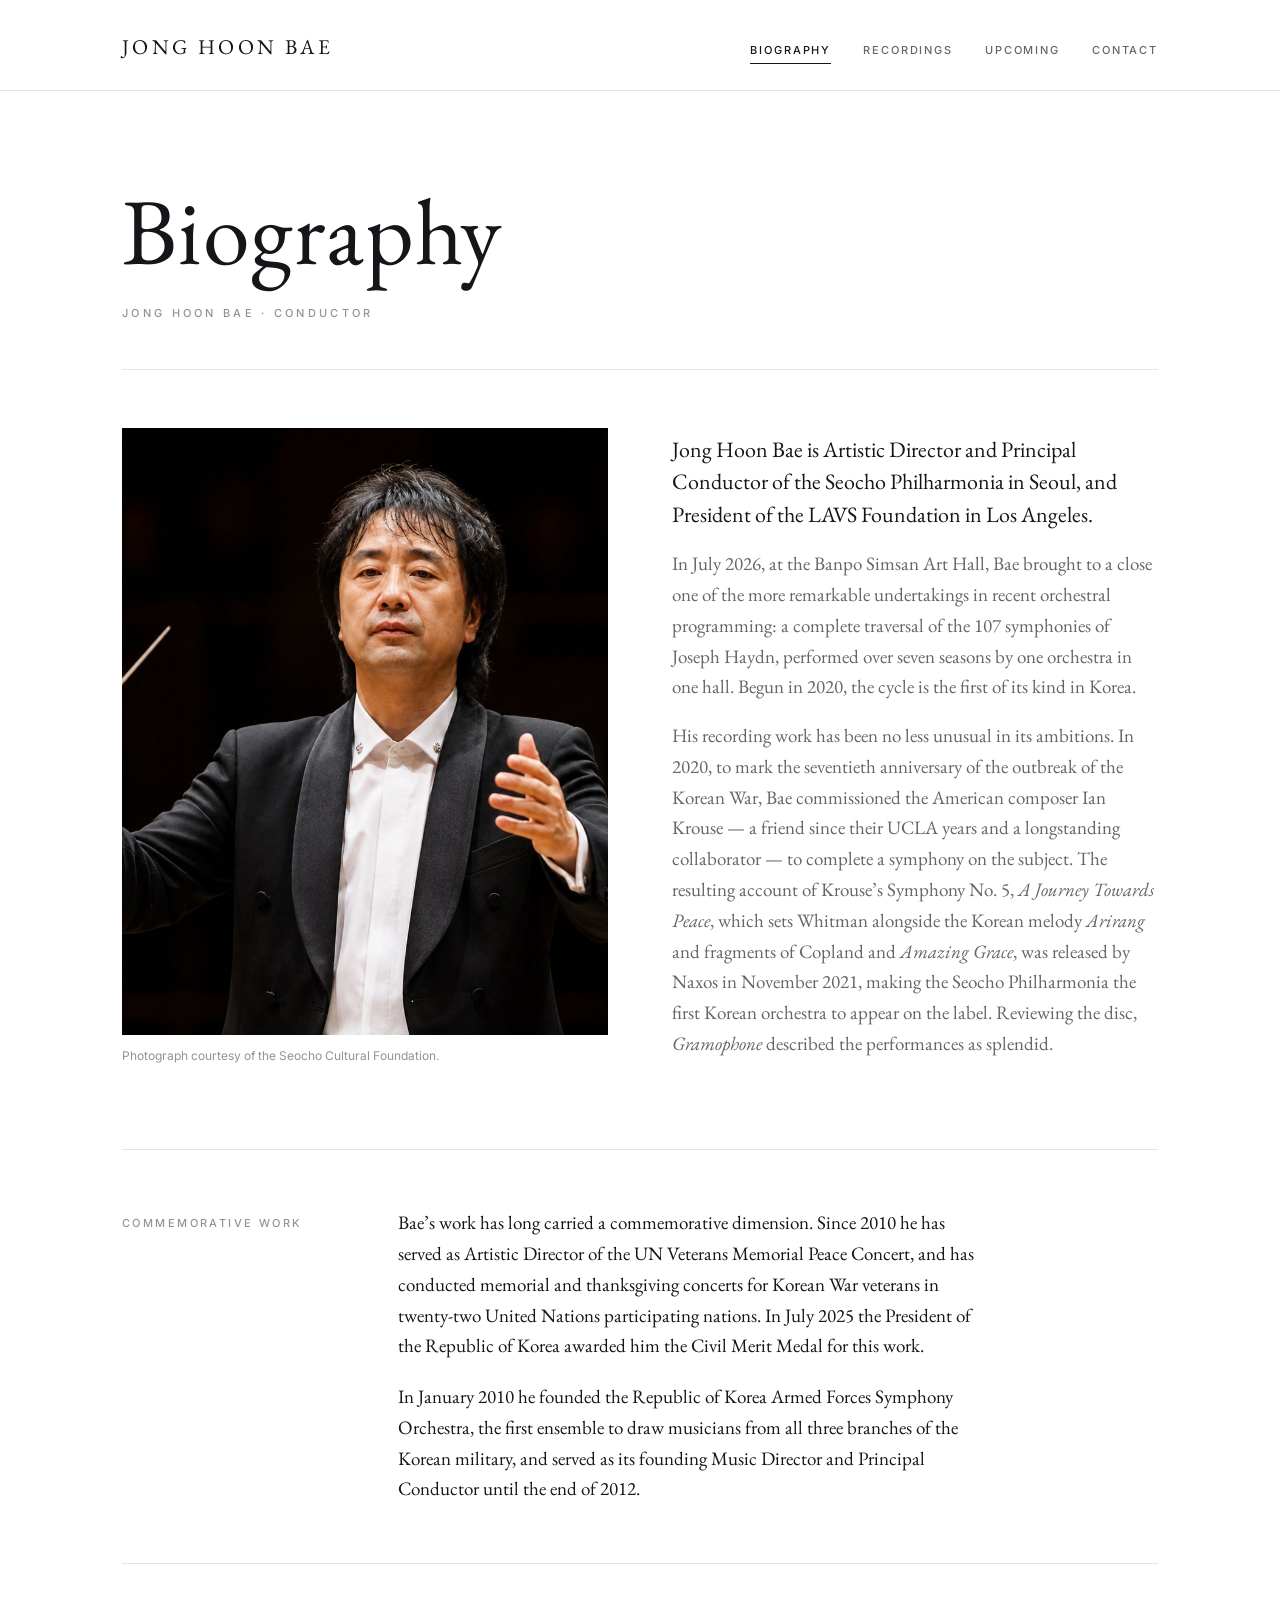
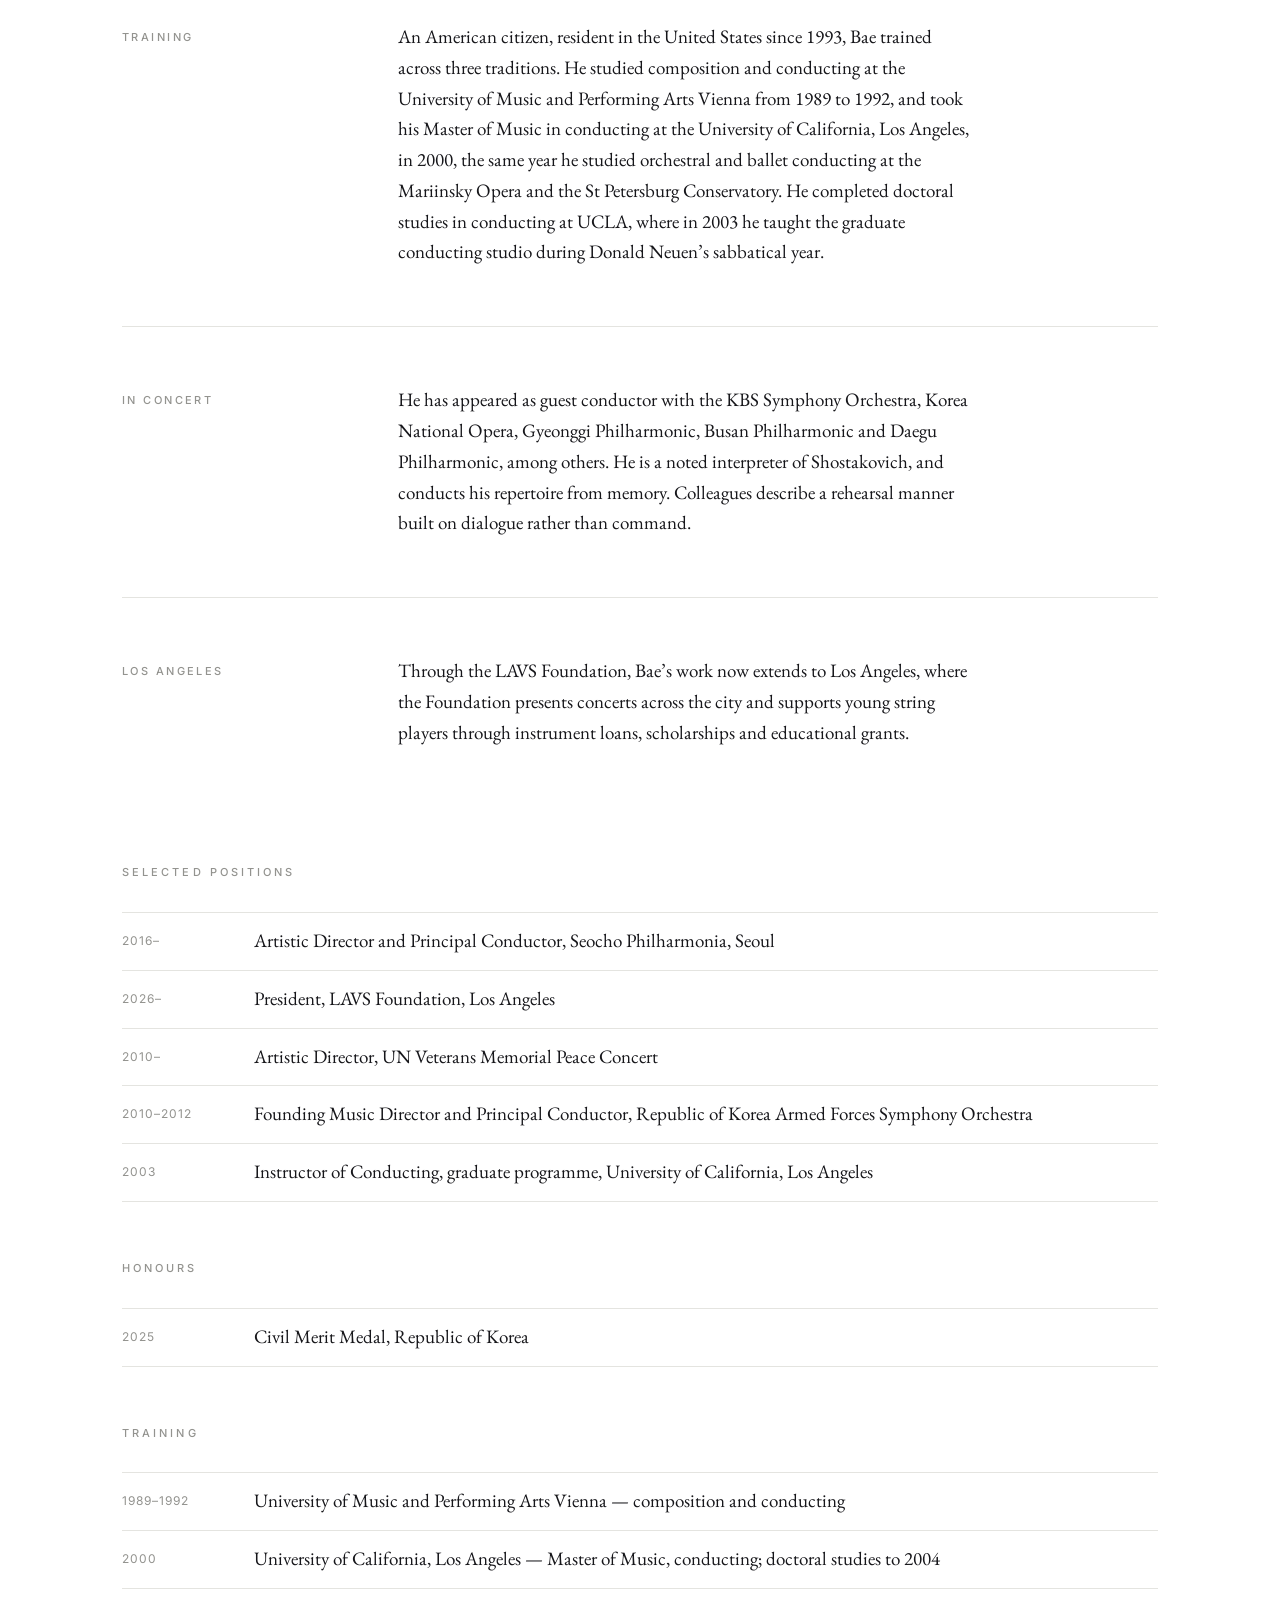
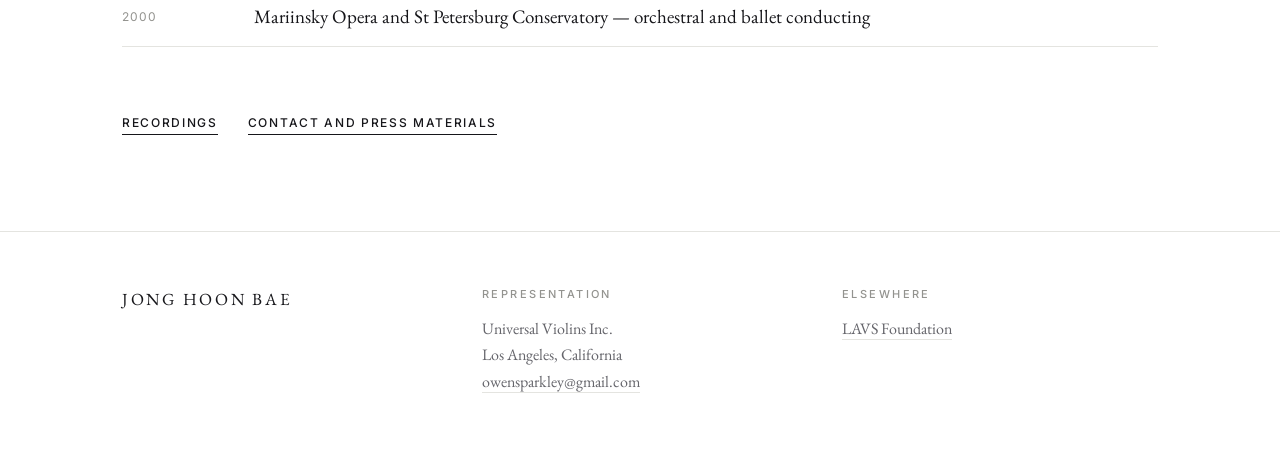
==== commit ed9e4529: "Add Upcoming page; Krouse portrait in black and white Co-Authored-By: Claude Fable 5.1 <noreply@anth" ====
--- a/biography.html
+++ b/biography.html
@@ -21,6 +21,7 @@
     <nav class="nav" id="nav" aria-label="Main">
       <a href="biography.html" aria-current="page">Biography</a>
       <a href="recordings.html">Recordings</a>
+      <a href="upcoming.html">Upcoming</a>
       <a href="contact.html">Contact</a>
     </nav>
     <button class="navtoggle" id="navtoggle" aria-expanded="false" aria-controls="nav">Menu</button>
